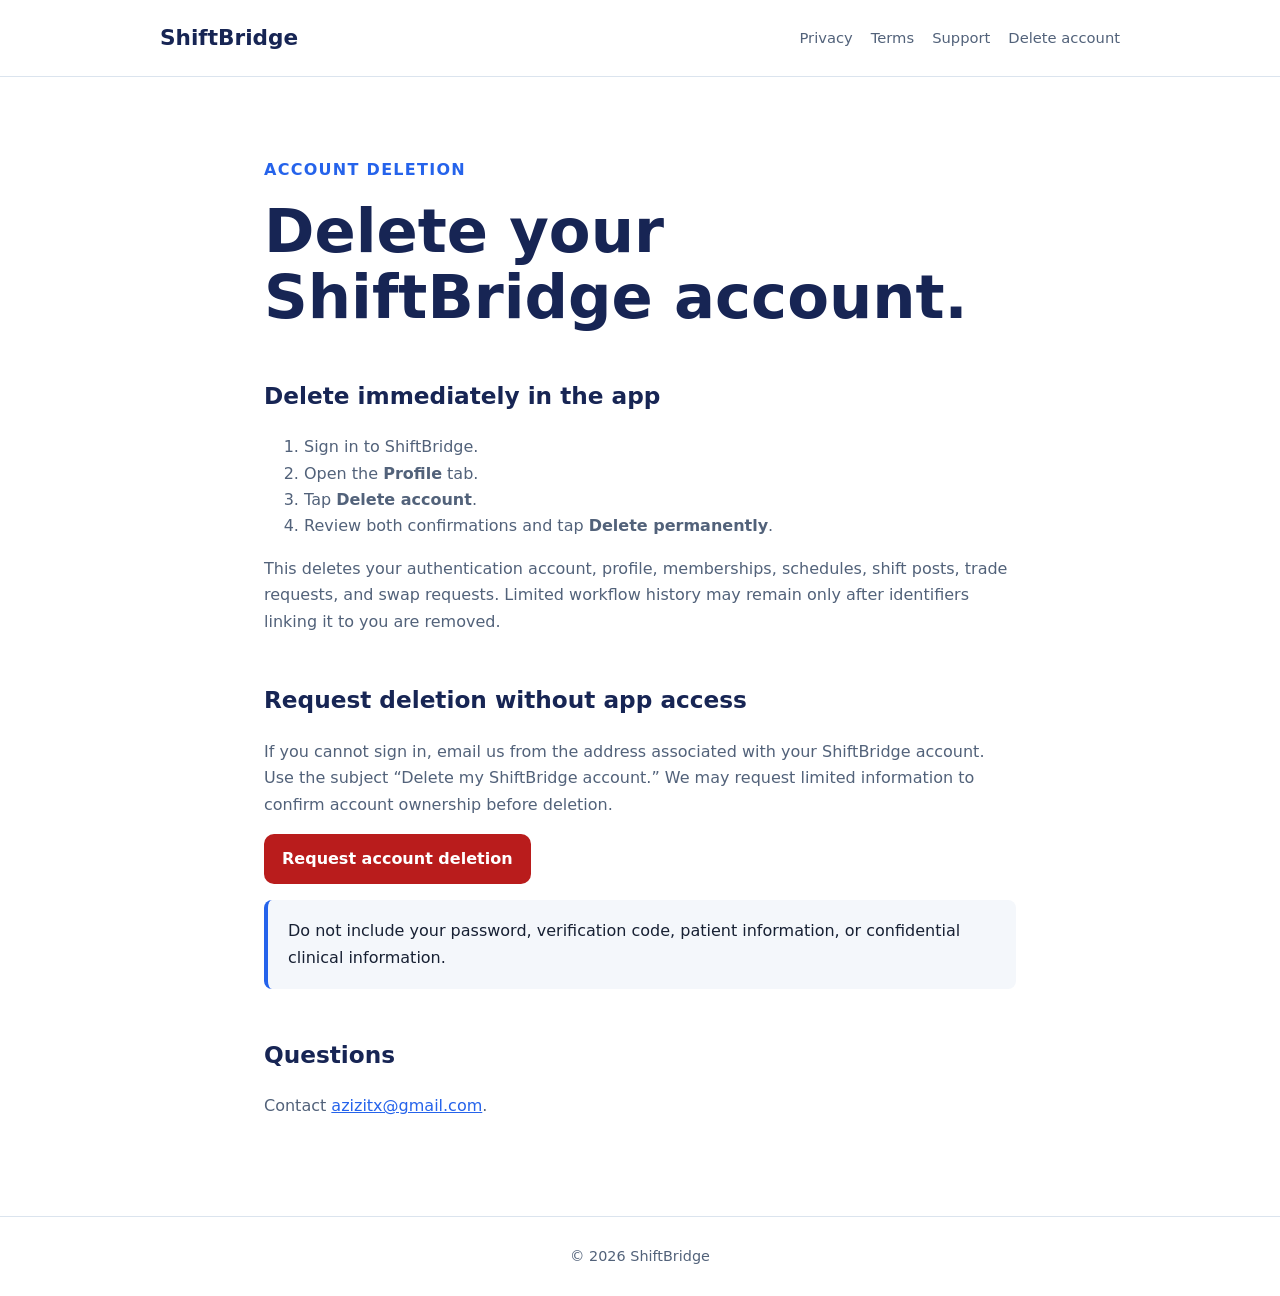
==== delete-account/index.html @ 9af00dcf "Publish ShiftBridge legal and support pages" ====
<!doctype html><html lang="en"><head><meta charset="utf-8"><meta name="viewport" content="width=device-width,initial-scale=1"><title>Delete Account — ShiftBridge</title><link rel="stylesheet" href="../styles.css"></head><body><header><a class="brand" href="../">ShiftBridge</a><nav><a href="../privacy/">Privacy</a><a href="../terms/">Terms</a><a href="../support/">Support</a><a href="../delete-account/">Delete account</a></nav></header><main><p class="eyebrow">Account deletion</p><h1>Delete your ShiftBridge account.</h1><h2>Delete immediately in the app</h2><ol><li>Sign in to ShiftBridge.</li><li>Open the <strong>Profile</strong> tab.</li><li>Tap <strong>Delete account</strong>.</li><li>Review both confirmations and tap <strong>Delete permanently</strong>.</li></ol><p>This deletes your authentication account, profile, memberships, schedules, shift posts, trade requests, and swap requests. Limited workflow history may remain only after identifiers linking it to you are removed.</p><h2>Request deletion without app access</h2><p>If you cannot sign in, email us from the address associated with your ShiftBridge account. Use the subject “Delete my ShiftBridge account.” We may request limited information to confirm account ownership before deletion.</p><p><a class="button danger" href="mailto:azizitx@gmail.com?subject=Delete%20my%20ShiftBridge%20account&body=Email%20address%20on%20the%20account%3A%20%0A%0APlease%20delete%20my%20ShiftBridge%20account%20and%20associated%20data.">Request account deletion</a></p><aside>Do not include your password, verification code, patient information, or confidential clinical information.</aside><h2>Questions</h2><p>Contact <a href="mailto:azizitx@gmail.com">azizitx@gmail.com</a>.</p></main><footer>© 2026 ShiftBridge</footer></body></html>
---- styles.css ----
:root{color-scheme:light;--ink:#172554;--muted:#52627a;--line:#dbe4ee;--soft:#f4f7fb;--accent:#2563eb;--danger:#b91c1c}*{box-sizing:border-box}body{margin:0;background:#fff;color:#172033;font:16px/1.65 system-ui,-apple-system,BlinkMacSystemFont,"Segoe UI",sans-serif}header{display:flex;align-items:center;justify-content:space-between;gap:24px;padding:20px max(24px,calc((100% - 960px)/2));border-bottom:1px solid var(--line)}a{color:var(--accent)}.brand{color:var(--ink);font-size:1.35rem;font-weight:800;text-decoration:none}nav{display:flex;flex-wrap:wrap;gap:18px}nav a{color:var(--muted);font-size:.92rem;text-decoration:none}main{max-width:800px;margin:0 auto;padding:64px 24px 80px}.hero{max-width:960px}.eyebrow{color:var(--accent);font-weight:750;letter-spacing:.08em;text-transform:uppercase}h1{color:var(--ink);font-size:clamp(2rem,6vw,3.8rem);line-height:1.08;margin:.2em 0}h2{color:var(--ink);font-size:1.45rem;margin-top:2em}h3{color:var(--ink);margin-top:1.5em}.lead{color:var(--muted);font-size:1.2rem;max-width:680px}.grid{display:grid;grid-template-columns:repeat(2,minmax(0,1fr));gap:16px;margin:40px 0}.card{display:flex;flex-direction:column;gap:8px;padding:22px;border:1px solid var(--line);border-radius:14px;color:inherit;text-decoration:none}.card:hover{border-color:#93b4e8;box-shadow:0 8px 24px #17255412}.card strong{color:var(--ink);font-size:1.08rem}.card span,li,p{color:var(--muted)}aside{padding:18px 20px;background:var(--soft);border-left:4px solid var(--accent);border-radius:8px}footer{padding:28px 24px;border-top:1px solid var(--line);color:var(--muted);text-align:center;font-size:.9rem}.meta{color:var(--muted);font-size:.9rem}.button{display:inline-block;background:var(--ink);color:#fff;text-decoration:none;font-weight:700;padding:12px 18px;border-radius:10px}.danger{background:var(--danger)}@media(max-width:700px){header{align-items:flex-start;flex-direction:column}.grid{grid-template-columns:1fr}main{padding-top:42px}}
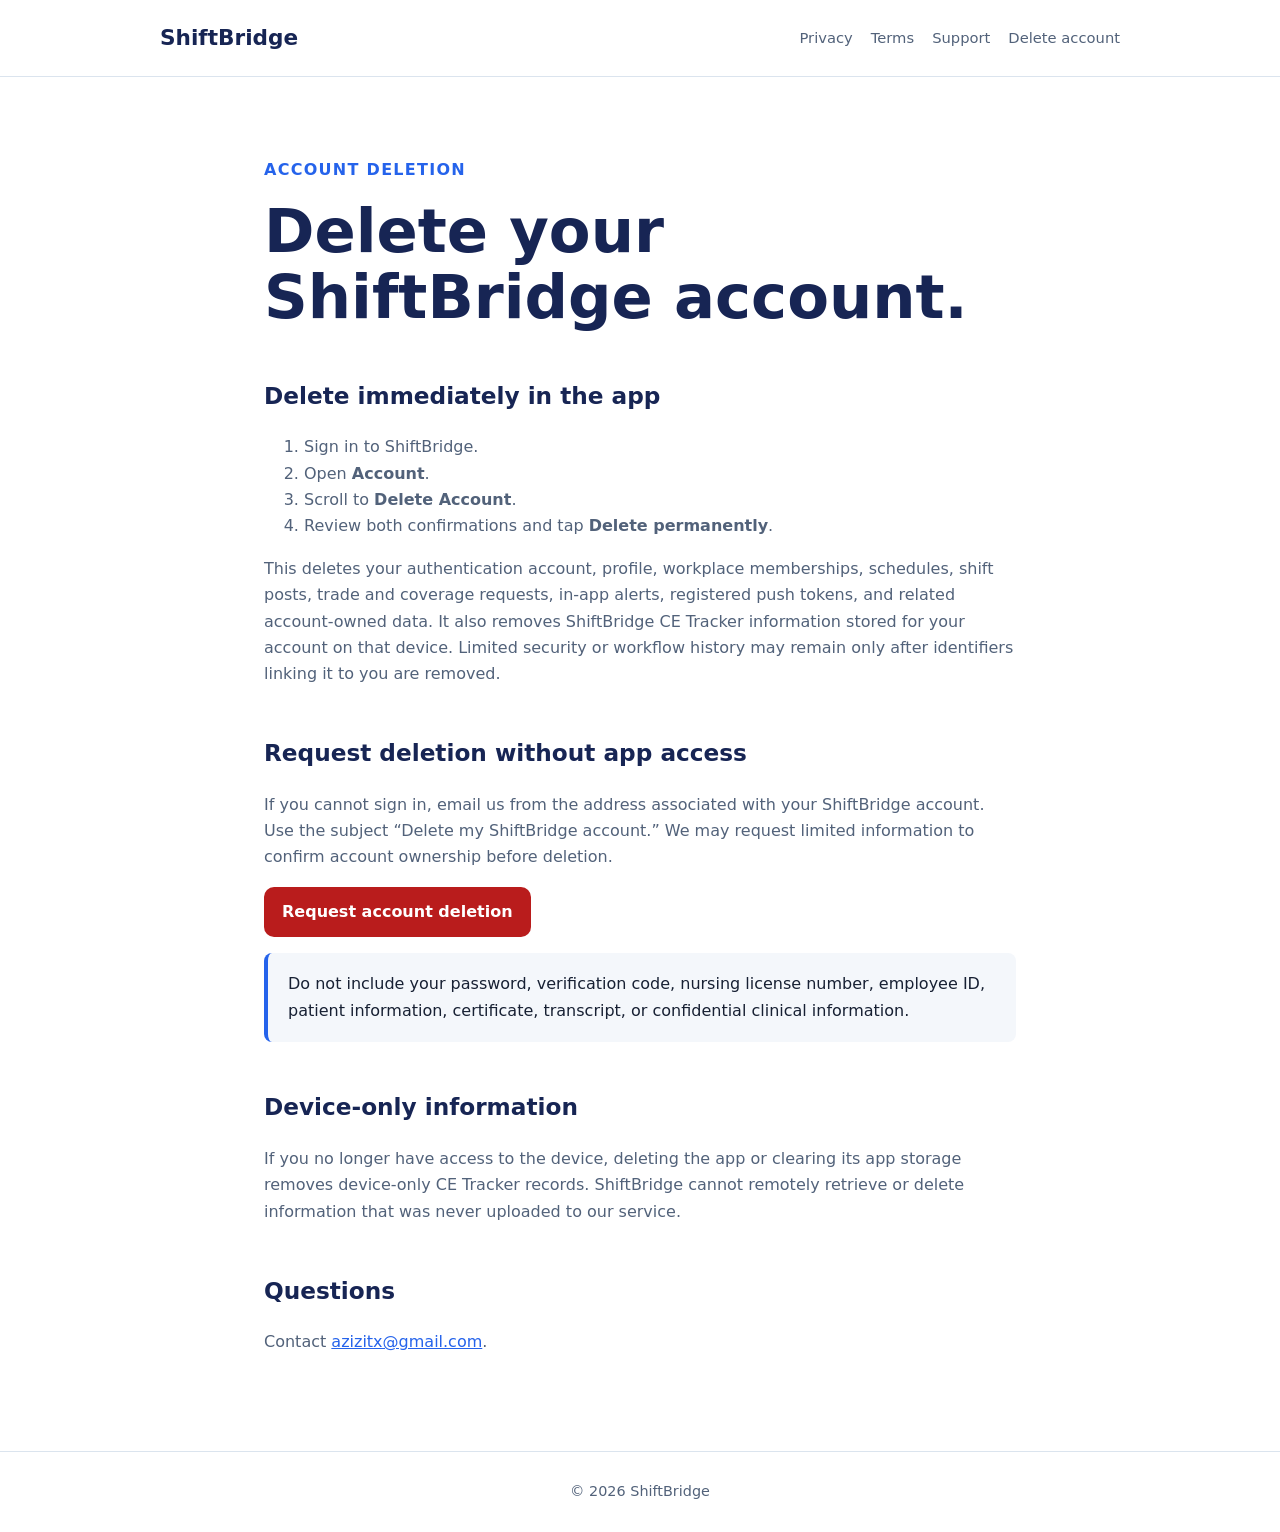
==== commit 4d11a1d0: "Update legal disclosures for current features" ====
--- a/delete-account/index.html
+++ b/delete-account/index.html
@@ -1 +1 @@
-<!doctype html><html lang="en"><head><meta charset="utf-8"><meta name="viewport" content="width=device-width,initial-scale=1"><title>Delete Account — ShiftBridge</title><link rel="stylesheet" href="../styles.css"></head><body><header><a class="brand" href="../">ShiftBridge</a><nav><a href="../privacy/">Privacy</a><a href="../terms/">Terms</a><a href="../support/">Support</a><a href="../delete-account/">Delete account</a></nav></header><main><p class="eyebrow">Account deletion</p><h1>Delete your ShiftBridge account.</h1><h2>Delete immediately in the app</h2><ol><li>Sign in to ShiftBridge.</li><li>Open the <strong>Profile</strong> tab.</li><li>Tap <strong>Delete account</strong>.</li><li>Review both confirmations and tap <strong>Delete permanently</strong>.</li></ol><p>This deletes your authentication account, profile, memberships, schedules, shift posts, trade requests, and swap requests. Limited workflow history may remain only after identifiers linking it to you are removed.</p><h2>Request deletion without app access</h2><p>If you cannot sign in, email us from the address associated with your ShiftBridge account. Use the subject “Delete my ShiftBridge account.” We may request limited information to confirm account ownership before deletion.</p><p><a class="button danger" href="mailto:azizitx@gmail.com?subject=Delete%20my%20ShiftBridge%20account&body=Email%20address%20on%20the%20account%3A%20%0A%0APlease%20delete%20my%20ShiftBridge%20account%20and%20associated%20data.">Request account deletion</a></p><aside>Do not include your password, verification code, patient information, or confidential clinical information.</aside><h2>Questions</h2><p>Contact <a href="mailto:azizitx@gmail.com">azizitx@gmail.com</a>.</p></main><footer>© 2026 ShiftBridge</footer></body></html>
+<!doctype html><html lang="en"><head><meta charset="utf-8"><meta name="viewport" content="width=device-width,initial-scale=1"><title>Delete Account &mdash; ShiftBridge</title><link rel="stylesheet" href="../styles.css"></head><body><header><a class="brand" href="../">ShiftBridge</a><nav><a href="../privacy/">Privacy</a><a href="../terms/">Terms</a><a href="../support/">Support</a><a href="../delete-account/">Delete account</a></nav></header><main><p class="eyebrow">Account deletion</p><h1>Delete your ShiftBridge account.</h1><h2>Delete immediately in the app</h2><ol><li>Sign in to ShiftBridge.</li><li>Open <strong>Account</strong>.</li><li>Scroll to <strong>Delete Account</strong>.</li><li>Review both confirmations and tap <strong>Delete permanently</strong>.</li></ol><p>This deletes your authentication account, profile, workplace memberships, schedules, shift posts, trade and coverage requests, in-app alerts, registered push tokens, and related account-owned data. It also removes ShiftBridge CE Tracker information stored for your account on that device. Limited security or workflow history may remain only after identifiers linking it to you are removed.</p><h2>Request deletion without app access</h2><p>If you cannot sign in, email us from the address associated with your ShiftBridge account. Use the subject &ldquo;Delete my ShiftBridge account.&rdquo; We may request limited information to confirm account ownership before deletion.</p><p><a class="button danger" href="mailto:azizitx@gmail.com?subject=Delete%20my%20ShiftBridge%20account&body=Email%20address%20on%20the%20account%3A%20%0A%0APlease%20delete%20my%20ShiftBridge%20account%20and%20associated%20data.">Request account deletion</a></p><aside>Do not include your password, verification code, nursing license number, employee ID, patient information, certificate, transcript, or confidential clinical information.</aside><h2>Device-only information</h2><p>If you no longer have access to the device, deleting the app or clearing its app storage removes device-only CE Tracker records. ShiftBridge cannot remotely retrieve or delete information that was never uploaded to our service.</p><h2>Questions</h2><p>Contact <a href="mailto:azizitx@gmail.com">azizitx@gmail.com</a>.</p></main><footer>&copy; 2026 ShiftBridge</footer></body></html>
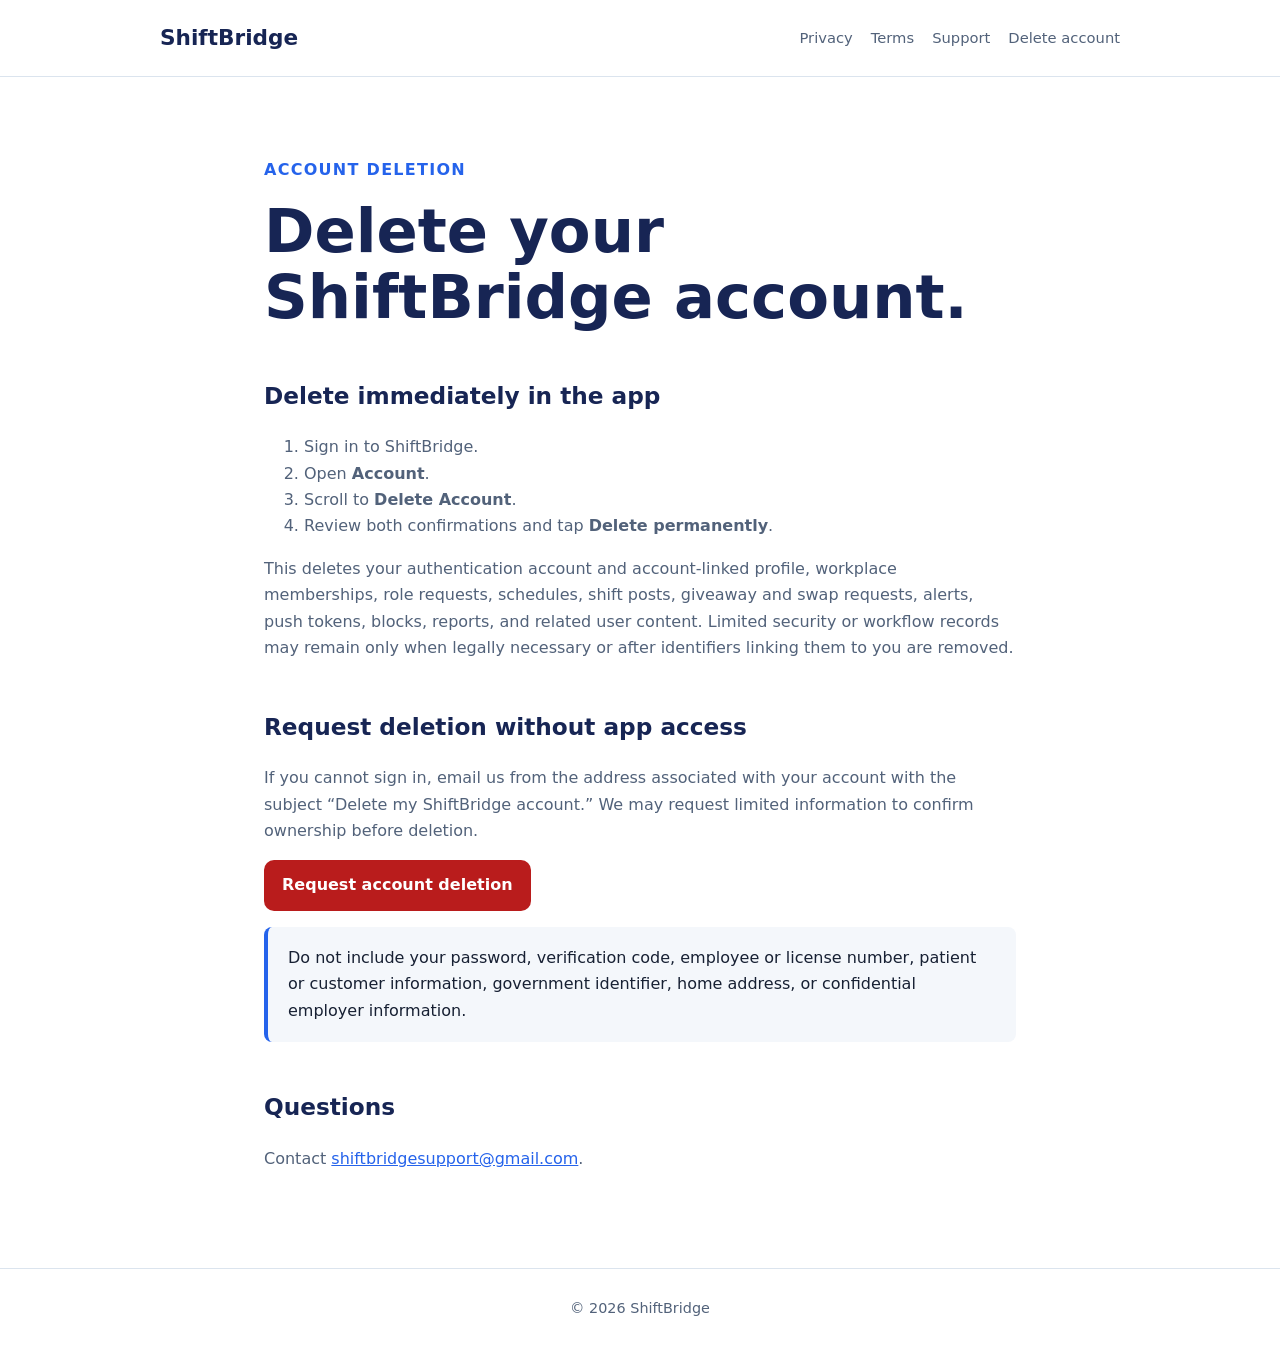
==== commit de295eeb: "Update legal and support policies for workforce release" ====
--- a/delete-account/index.html
+++ b/delete-account/index.html
@@ -1 +1,10 @@
-<!doctype html><html lang="en"><head><meta charset="utf-8"><meta name="viewport" content="width=device-width,initial-scale=1"><title>Delete Account &mdash; ShiftBridge</title><link rel="stylesheet" href="../styles.css"></head><body><header><a class="brand" href="../">ShiftBridge</a><nav><a href="../privacy/">Privacy</a><a href="../terms/">Terms</a><a href="../support/">Support</a><a href="../delete-account/">Delete account</a></nav></header><main><p class="eyebrow">Account deletion</p><h1>Delete your ShiftBridge account.</h1><h2>Delete immediately in the app</h2><ol><li>Sign in to ShiftBridge.</li><li>Open <strong>Account</strong>.</li><li>Scroll to <strong>Delete Account</strong>.</li><li>Review both confirmations and tap <strong>Delete permanently</strong>.</li></ol><p>This deletes your authentication account, profile, workplace memberships, schedules, shift posts, trade and coverage requests, in-app alerts, registered push tokens, and related account-owned data. It also removes ShiftBridge CE Tracker information stored for your account on that device. Limited security or workflow history may remain only after identifiers linking it to you are removed.</p><h2>Request deletion without app access</h2><p>If you cannot sign in, email us from the address associated with your ShiftBridge account. Use the subject &ldquo;Delete my ShiftBridge account.&rdquo; We may request limited information to confirm account ownership before deletion.</p><p><a class="button danger" href="mailto:azizitx@gmail.com?subject=Delete%20my%20ShiftBridge%20account&body=Email%20address%20on%20the%20account%3A%20%0A%0APlease%20delete%20my%20ShiftBridge%20account%20and%20associated%20data.">Request account deletion</a></p><aside>Do not include your password, verification code, nursing license number, employee ID, patient information, certificate, transcript, or confidential clinical information.</aside><h2>Device-only information</h2><p>If you no longer have access to the device, deleting the app or clearing its app storage removes device-only CE Tracker records. ShiftBridge cannot remotely retrieve or delete information that was never uploaded to our service.</p><h2>Questions</h2><p>Contact <a href="mailto:azizitx@gmail.com">azizitx@gmail.com</a>.</p></main><footer>&copy; 2026 ShiftBridge</footer></body></html>
+<!doctype html>
+<html lang="en"><head><meta charset="utf-8"><meta name="viewport" content="width=device-width,initial-scale=1"><title>Delete Account — ShiftBridge</title><link rel="stylesheet" href="../styles.css"></head>
+<body><header><a class="brand" href="../">ShiftBridge</a><nav><a href="../privacy/">Privacy</a><a href="../terms/">Terms</a><a href="../support/">Support</a><a href="../delete-account/">Delete account</a></nav></header>
+<main><p class="eyebrow">Account deletion</p><h1>Delete your ShiftBridge account.</h1>
+<h2>Delete immediately in the app</h2><ol><li>Sign in to ShiftBridge.</li><li>Open <strong>Account</strong>.</li><li>Scroll to <strong>Delete Account</strong>.</li><li>Review both confirmations and tap <strong>Delete permanently</strong>.</li></ol>
+<p>This deletes your authentication account and account-linked profile, workplace memberships, role requests, schedules, shift posts, giveaway and swap requests, alerts, push tokens, blocks, reports, and related user content. Limited security or workflow records may remain only when legally necessary or after identifiers linking them to you are removed.</p>
+<h2>Request deletion without app access</h2><p>If you cannot sign in, email us from the address associated with your account with the subject “Delete my ShiftBridge account.” We may request limited information to confirm ownership before deletion.</p><p><a class="button danger" href="mailto:shiftbridgesupport@gmail.com?subject=Delete%20my%20ShiftBridge%20account&body=Email%20address%20on%20the%20account%3A%20%0A%0APlease%20delete%20my%20ShiftBridge%20account%20and%20associated%20data.">Request account deletion</a></p>
+<aside>Do not include your password, verification code, employee or license number, patient or customer information, government identifier, home address, or confidential employer information.</aside>
+<h2>Questions</h2><p>Contact <a href="mailto:shiftbridgesupport@gmail.com">shiftbridgesupport@gmail.com</a>.</p>
+</main><footer>© 2026 ShiftBridge</footer></body></html>
